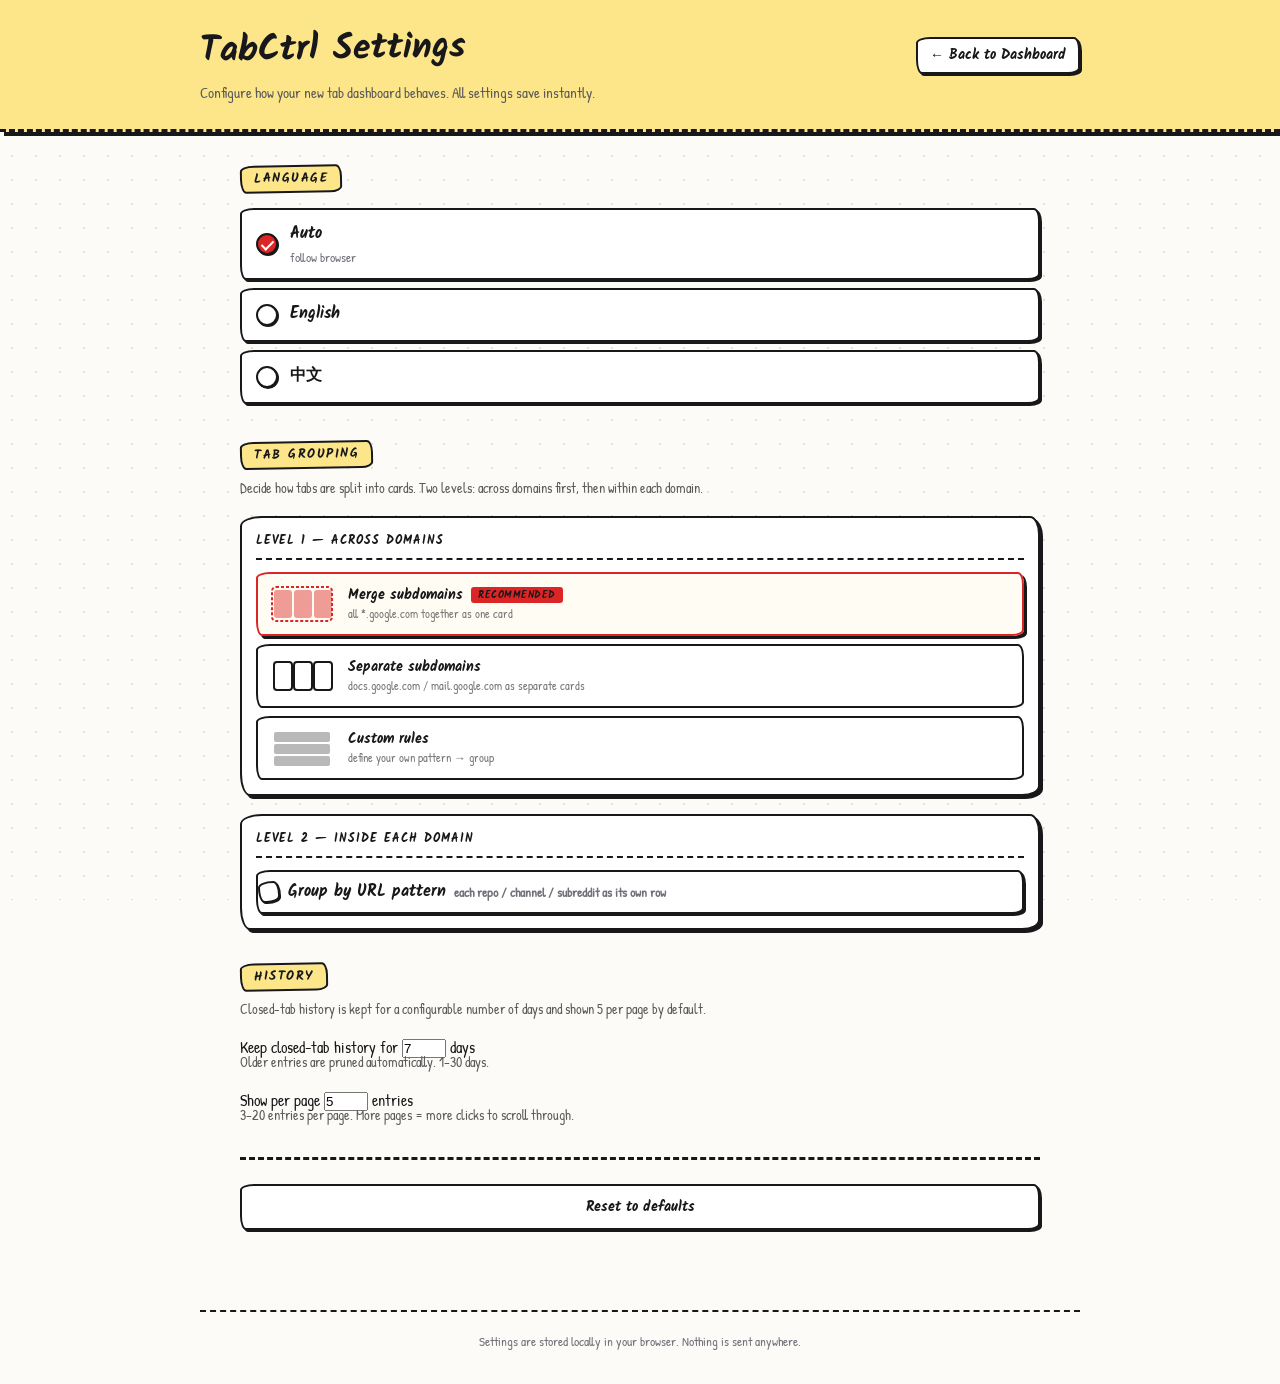
==== extension/settings.html @ 0a2f80c5 "refactor: settings to standalone options_page + visual refresh ARCHITECTURE - Add chrome options_ui " ====
<!DOCTYPE html>
<html lang="">
<head>
  <meta charset="UTF-8">
  <meta name="viewport" content="width=device-width, initial-scale=1.0">
  <title data-i18n="settings.page_title">TabCtrl — Settings</title>

  <link rel="preconnect" href="https://fonts.googleapis.com">
  <link href="https://fonts.googleapis.com/css2?family=Kalam:wght@400;700&family=Patrick+Hand&display=swap" rel="stylesheet">

  <link rel="stylesheet" href="settings.css">
</head>
<body>
  <header class="settings-page-header">
    <div class="settings-page-title-row">
      <h1 class="settings-page-title" data-i18n="settings.page_title">TabCtrl Settings</h1>
      <a class="settings-page-back" href="chrome://newtab" data-i18n-title="settings.back_tooltip" title="Open new tab dashboard">← <span data-i18n="settings.back_link">Back to Dashboard</span></a>
    </div>
    <p class="settings-page-subtitle" data-i18n="settings.page_subtitle">Configure how your new tab dashboard behaves. All settings save instantly.</p>
  </header>

  <main class="settings-page-body">
    <div id="settingsBody">
      <!-- Rendered by settings-page.js -->
    </div>
  </main>

  <footer class="settings-page-footer">
    <span data-i18n="settings.footer_storage">Settings are stored locally in your browser. Nothing is sent anywhere.</span>
  </footer>

  <!-- i18n (sync-loaded first) -->
  <script src="i18n.js"></script>
  <!-- settings storage + aggregation logic -->
  <script src="settings.js"></script>
  <!-- settings page UI (renders directly, no slide-in panel) -->
  <script src="settings-page.js"></script>
</body>
</html>
---- extension/settings.css ----
﻿/* ============================================================
   TabCtrl — Settings Page Styles

   Extracted from style.css 2026-06-22 as part of the
   options_page refactor. Settings no longer live in a
   right-side slide-in panel — they're a full standalone
   tab (chrome://extensions/.../settings.html), so this
   file owns all .settings-* selectors.

   Color variables mirror style.css so the design system
   stays consistent between new-tab and settings pages.
   ============================================================ */

:root {
  /* === Hand-Drawn Color Palette (kept in sync with style.css) === */
  --paper:        #fdfbf7;
  --ink:          #18181b;
  --ink-soft:     #5a5a5a;
  --muted:        #e5e0d8;
  --muted-soft:   #71717a;
  --accent:       #dc2626;
  --accent-2:     #1e40af;
  --postit:       #fde68a;
  --postit-soft:  #fef3c7;
  --sage:         #059669;
  --card-bg:      #ffffff;
  --border:       #18181b;
  --hover-red:    #b91c1c;

  /* === Hard Offset Shadows === */
  --shadow-xs:    2px 2px 0px 0px #18181b;
  --shadow-sm:    3px 3px 0px 0px #18181b;
  --shadow:       4px 4px 0px 0px #18181b;
  --shadow-hover: 6px 6px 0px 0px #18181b;
  --shadow-lg:    8px 8px 0px 0px #18181b;
  --shadow-press: 0px 0px 0px 0px #18181b;

  /* === Wobbly Border-Radius === */
  --wobbly-sm:    14px 6px 12px 6px / 6px 12px 6px 14px;
  --wobbly-md:    22px 10px 18px 10px / 10px 18px 10px 22px;
  --wobbly-lg:    35px 14px 28px 14px / 14px 28px 14px 35px;
  --wobbly-card:  28px 12px 24px 12px / 12px 24px 12px 28px;
  --wobbly-pebble:18px 8px 16px 8px / 8px 16px 8px 18px;

  --r-sm:  6px;
  --r:     8px;
  --r-md:  10px;

  --font-heading: 'Kalam', 'Comic Sans MS', cursive;
  --font-body:    'Patrick Hand', 'Comic Sans MS', cursive;
}

* { margin: 0; padding: 0; box-sizing: border-box; }

body {
  font-family: var(--font-body);
  font-size: 16px;
  line-height: 1.5;
  color: var(--ink);
  background: var(--paper);
  min-height: 100vh;
  -webkit-font-smoothing: antialiased;
  background-image: radial-gradient(var(--muted) 1px, transparent 1px);
  background-size: 24px 24px;
  background-attachment: fixed;
}

body::before {
  content: '';
  position: fixed;
  inset: 0;
  pointer-events: none;
  z-index: 0;
  background-image: url(\"data:image/svg+xml,%3Csvg viewBox='0 0 256 256' xmlns='http://www.w3.org/2000/svg'%3E%3Cfilter id='n'%3E%3CfeTurbulence type='fractalNoise' baseFrequency='0.85' numOctaves='3' stitchTiles='stitch'/%3E%3C/filter%3E%3Crect width='100%25' height='100%25' filter='url(%23n)' opacity='0.025'/%3E%3C/svg%3E\");
}

h1, h2, h3, h4, h5, h6 {
  font-family: var(--font-heading);
  font-weight: 700;
  color: var(--ink);
  line-height: 1.2;
}

/* ---- Page chrome (header / body / footer) ---- */
.settings-page-header {
  position: relative;
  z-index: 1;
  background: var(--postit);
  border-bottom: 3px dashed var(--ink);
  padding: 28px 40px 24px;
  box-shadow: var(--shadow);
}

.settings-page-title-row {
  display: flex;
  align-items: baseline;
  justify-content: space-between;
  gap: 24px;
  max-width: 880px;
  margin: 0 auto;
}

.settings-page-title {
  font-size: 36px;
  margin: 0;
  transform: rotate(-1deg);
  display: inline-block;
}

.settings-page-back {
  font-family: var(--font-heading);
  font-weight: 700;
  font-size: 14px;
  color: var(--ink);
  text-decoration: none;
  border: 2.5px solid var(--border);
  background: var(--card-bg);
  padding: 6px 12px;
  border-radius: var(--wobbly-sm);
  box-shadow: var(--shadow-xs);
  transition: all 0.12s;
}
.settings-page-back:hover {
  background: var(--ink);
  color: var(--paper);
  transform: translate(-1px, -1px);
  box-shadow: var(--shadow-sm);
}

.settings-page-subtitle {
  font-size: 15px;
  color: var(--ink-soft);
  margin-top: 8px;
  max-width: 880px;
  margin-left: auto;
  margin-right: auto;
}

.settings-page-body {
  position: relative;
  z-index: 1;
  max-width: 880px;
  margin: 0 auto;
  padding: 32px 40px 80px;
}

.settings-page-footer {
  position: relative;
  z-index: 1;
  text-align: center;
  font-size: 13px;
  color: var(--muted-soft);
  padding: 20px 40px 32px;
  border-top: 2px dashed var(--ink);
  max-width: 880px;
  margin: 0 auto;
}

/* ---- Section dividers (was on the panel) ---- */
.settings-section { margin-bottom: 36px; }

.settings-section-title {
  font-family: var(--font-heading);
  font-size: 14px;
  font-weight: 700;
  text-transform: uppercase;
  letter-spacing: 1.5px;
  color: var(--ink);
  margin: 0 0 16px;
  display: inline-block;
  background: var(--postit);
  padding: 4px 12px;
  border: 2.5px solid var(--border);
  border-radius: var(--wobbly-sm);
  transform: rotate(-1deg);
}

.settings-section-desc {
  font-size: 14px;
  color: var(--ink-soft);
  margin: -8px 0 16px;
  line-height: 1.5;
}

.settings-panel {
  position: fixed;
  top: 20px;
  right: 20px;
  bottom: 20px;
  width: 400px;
  max-width: 92vw;
  background: var(--paper);
  border: 3px solid var(--border);
  border-radius: var(--wobbly-lg);
  z-index: 999;
  display: flex;
  flex-direction: column;
  transform: translateX(120%) rotate(-1deg);
  transition: transform 0.35s cubic-bezier(0.34, 1.56, 0.64, 1);
  box-shadow: var(--shadow-lg);
  overflow: hidden;
}

.settings-panel.open {
  transform: translateX(0) rotate(0deg);
}

.settings-header {
  display: flex;
  align-items: center;
  justify-content: space-between;
  padding: 20px 24px;
  border-bottom: 3px dashed var(--ink);
  flex-shrink: 0;
  background: var(--postit);
}

.settings-header h2 {
  font-family: var(--font-heading);
  font-weight: 700;
  font-size: 28px;
  color: var(--ink);
  margin: 0;
  transform: rotate(-1deg);
}

.settings-close {
  background: var(--card-bg);
  border: 2.5px solid var(--border);
  font-family: var(--font-heading);
  font-weight: 700;
  font-size: 18px;
  color: var(--ink);
  cursor: pointer;
  padding: 0;
  line-height: 1;
  width: 32px;
  height: 32px;
  border-radius: var(--wobbly-sm);
  box-shadow: 2px 2px 0 0 var(--ink);
  transition: all 0.12s;
}

.settings-close:hover {
  background: var(--accent);
  color: white;
  transform: translate(-1px, -1px);
  box-shadow: 3px 3px 0 0 var(--ink);
}

.settings-close:active {
  transform: translate(1px, 1px);
  box-shadow: var(--shadow-press);
}

.settings-body { flex: 1; overflow-y: auto; padding: 24px; }

.settings-section { margin-bottom: 32px; }

.settings-section-title {
  font-family: var(--font-heading);
  font-size: 13px;
  font-weight: 700;
  text-transform: uppercase;
  letter-spacing: 1.5px;
  color: var(--ink);
  margin: 0 0 16px;
  display: inline-block;
  background: var(--postit);
  padding: 4px 12px;
  border: 2.5px solid var(--border);
  border-radius: var(--wobbly-sm);
  transform: rotate(-1deg);
}

.settings-radio-group {
  display: flex;
  flex-direction: column;
  gap: 8px;
  margin-bottom: 20px;
}

.settings-radio {
  display: grid;
  grid-template-columns: auto 1fr;
  grid-template-rows: auto auto;
  column-gap: 12px;
  row-gap: 2px;
  align-items: center;
  cursor: pointer;
  padding: 12px 14px;
  border: 2.5px solid var(--border);
  border-radius: var(--wobbly-sm);
  background: var(--card-bg);
  box-shadow: 2px 2px 0 0 var(--ink);
  transition: all 0.12s;
}

.settings-radio:hover {
  background: var(--postit);
  transform: translate(-1px, -1px);
  box-shadow: 3px 3px 0 0 var(--ink);
}

.settings-radio input[type="radio"] {
  grid-row: 1 / span 2;
  appearance: none;
  -webkit-appearance: none;
  width: 22px;
  height: 22px;
  border: 2.5px solid var(--border);
  border-radius: 50%;
  background: var(--card-bg);
  cursor: pointer;
  position: relative;
  margin: 0;
  flex-shrink: 0;
  box-shadow: 1px 1px 0 0 var(--ink);
}

.settings-radio input[type="radio"]:checked {
  background: var(--accent);
  border-color: var(--border);
}

.settings-radio input[type="radio"]:checked::after {
  content: '';
  position: absolute;
  top: 3px;
  left: 6px;
  width: 5px;
  height: 10px;
  border: solid white;
  border-width: 0 2.5px 2.5px 0;
  transform: rotate(45deg);
}

.settings-radio > span:not(.settings-radio-hint) {
  font-size: 16px;
  color: var(--ink);
  font-weight: 700;
  font-family: var(--font-heading);
}

.settings-radio-hint {
  font-size: 13px;
  color: var(--muted-soft);
  line-height: 1.4;
  font-family: var(--font-body);
}

.settings-checkbox {
  display: grid;
  grid-template-columns: auto 1fr;
  grid-template-rows: auto auto;
  column-gap: 12px;
  row-gap: 2px;
  align-items: center;
  cursor: pointer;
  padding: 12px 14px;
  border: 2.5px solid var(--border);
  border-radius: var(--wobbly-sm);
  background: var(--card-bg);
  box-shadow: 2px 2px 0 0 var(--ink);
  transition: all 0.12s;
}

.settings-checkbox:hover {
  background: var(--postit);
  transform: translate(-1px, -1px);
  box-shadow: 3px 3px 0 0 var(--ink);
}

.settings-checkbox input[type="checkbox"] {
  grid-row: 1 / span 2;
  appearance: none;
  -webkit-appearance: none;
  width: 22px;
  height: 22px;
  border: 2.5px solid var(--border);
  border-radius: var(--wobbly-pebble);
  background: var(--card-bg);
  cursor: pointer;
  position: relative;
  margin: 0;
  flex-shrink: 0;
  box-shadow: 1px 1px 0 0 var(--ink);
}

.settings-checkbox input[type="checkbox"]:checked {
  background: var(--accent);
  border-color: var(--border);
}

.settings-checkbox input[type="checkbox"]:checked::after {
  content: '';
  position: absolute;
  top: 2px;
  left: 6px;
  width: 5px;
  height: 10px;
  border: solid white;
  border-width: 0 2.5px 2.5px 0;
  transform: rotate(45deg);
}

.settings-checkbox > span:not(.settings-radio-hint) {
  font-size: 16px;
  color: var(--ink);
  font-weight: 700;
  font-family: var(--font-heading);
}

.settings-custom-rules {
  margin: 12px 0 20px;
  padding: 14px;
  background: var(--card-bg);
  border: 2.5px dashed var(--ink);
  border-radius: var(--wobbly-sm);
}

.settings-empty {
  font-size: 13px;
  color: var(--muted-soft);
  padding: 8px 4px 12px;
  text-align: center;
  font-style: italic;
  font-family: var(--font-body);
}

.settings-rule {
  display: grid;
  grid-template-columns: 1fr auto 1fr 1fr auto;
  gap: 6px;
  align-items: center;
  margin-bottom: 8px;
}

.settings-rule:last-of-type { margin-bottom: 0; }

.settings-rule input {
  padding: 8px 10px;
  border: 2.5px solid var(--border);
  border-radius: var(--wobbly-pebble);
  font-family: var(--font-body);
  font-size: 13px;
  color: var(--ink);
  background: var(--paper);
  min-width: 0;
  box-shadow: 1px 1px 0 0 var(--ink);
}

.settings-rule input:focus {
  outline: none;
  border-color: var(--accent-2);
  box-shadow: 2px 2px 0 0 var(--accent-2);
}

.rule-arrow {
  color: var(--ink);
  font-size: 14px;
  font-weight: 700;
  text-align: center;
  font-family: var(--font-heading);
}

.rule-remove {
  background: var(--card-bg);
  border: 2px solid var(--border);
  color: var(--ink);
  cursor: pointer;
  font-family: var(--font-heading);
  font-weight: 700;
  font-size: 14px;
  line-height: 1;
  padding: 4px 6px;
  border-radius: var(--wobbly-pebble);
  transition: all 0.12s;
  box-shadow: 1px 1px 0 0 var(--ink);
}

.rule-remove:hover {
  background: var(--accent);
  color: white;
  transform: translate(-1px, -1px);
  box-shadow: 2px 2px 0 0 var(--ink);
}

.settings-add-rule {
  background: transparent;
  border: 2.5px dashed var(--ink);
  color: var(--ink);
  padding: 10px 12px;
  border-radius: var(--wobbly-sm);
  cursor: pointer;
  font-family: var(--font-heading);
  font-weight: 700;
  font-size: 14px;
  width: 100%;
  margin-top: 10px;
  transition: all 0.12s;
}

.settings-add-rule:hover {
  background: var(--postit);
  border-style: solid;
  transform: translate(-1px, -1px);
  box-shadow: 2px 2px 0 0 var(--ink);
}

.settings-footer {
  padding-top: 24px;
  border-top: 3px dashed var(--ink);
  margin-top: 32px;
}

/* ---------- Sub-grouping Rules (path-based) ---------- */
.settings-subgroup-block {
  margin-top: 16px;
  padding: 14px;
  background: var(--card-bg);
  border: 2px dashed var(--border);
  border-radius: var(--wobbly-sm);
}

/* ---------- Tab Grouping section (unified layout) ---------- */
.settings-grouping-section {
  padding-top: 4px;
}

.settings-level-block {
  margin-top: 18px;
  padding: 14px;
  background: var(--card-bg);
  border: 2.5px solid var(--border);
  border-radius: var(--wobbly-md, var(--wobbly-sm));
  box-shadow: 3px 3px 0 0 var(--ink);
}

.settings-level-label {
  font-family: var(--font-heading);
  font-weight: 800;
  font-size: 12px;
  text-transform: uppercase;
  letter-spacing: 1px;
  color: var(--ink);
  margin-bottom: 12px;
  padding-bottom: 8px;
  border-bottom: 2px dashed var(--border);
}

/* Radio card layout (icon + text side-by-side) */
.settings-radio-card {
  display: flex;
  align-items: stretch;
  gap: 0;
  padding: 10px 12px;
  margin-bottom: 8px;
  border: 2px solid var(--border);
  border-radius: var(--wobbly-sm);
  background: var(--card-bg);
  cursor: pointer;
  transition: all 0.12s;
  position: relative;
}
.settings-radio-card:last-of-type {
  margin-bottom: 0;
}
.settings-radio-card:hover {
  border-color: var(--ink);
  transform: translate(-1px, -1px);
  box-shadow: 2px 2px 0 0 var(--ink);
}
.settings-radio-card input[type="radio"] {
  position: absolute;
  opacity: 0;
  pointer-events: none;
}
.settings-radio-card:has(input[type="radio"]:checked) {
  border-color: var(--accent);
  background: rgba(255, 220, 100, 0.08);
  box-shadow: 3px 3px 0 0 var(--ink);
}

.settings-radio-card-body {
  display: flex;
  align-items: center;
  gap: 14px;
  flex: 1;
  min-width: 0;
}

.settings-radio-card-icon {
  flex-shrink: 0;
  width: 64px;
  height: 40px;
  color: var(--ink);
  display: flex;
  align-items: center;
  justify-content: center;
}
.settings-radio-card-icon svg {
  display: block;
}
.settings-radio-card:has(input:checked) .settings-radio-card-icon {
  color: var(--accent);
}

.settings-radio-card-text {
  flex: 1;
  min-width: 0;
}

.settings-radio-card-title {
  display: flex;
  align-items: center;
  gap: 8px;
  font-family: var(--font-heading);
  font-weight: 700;
  font-size: 14px;
  color: var(--ink);
  line-height: 1.3;
}

.settings-radio-card-hint {
  font-size: 12px;
  color: var(--text-muted, #777);
  margin-top: 2px;
  line-height: 1.3;
}

.settings-recommended-badge {
  display: inline-block;
  font-family: var(--font-heading);
  font-weight: 700;
  font-size: 10px;
  text-transform: uppercase;
  letter-spacing: 0.5px;
  padding: 2px 7px;
  border-radius: 3px;
  background: var(--accent);
  color: var(--ink);
  line-height: 1.2;
}

/* Level 2 checkbox + rules */
.settings-level2-toggle {
  display: flex;
  align-items: center;
  gap: 8px;
  padding: 8px 0;
  font-family: var(--font-heading);
  font-weight: 600;
  font-size: 14px;
}

.settings-checkbox-title {
  font-family: var(--font-heading);
  font-weight: 700;
  font-size: 14px;
  color: var(--ink);
}

.settings-level2-rules {
  margin-top: 12px;
  padding-top: 12px;
  border-top: 2px dashed var(--border);
}

.settings-subgroup-block-head {
  display: flex;
  align-items: center;
  justify-content: space-between;
  margin-bottom: 10px;
}

.settings-subgroup-block-title {
  font-family: var(--font-heading);
  font-weight: 700;
  font-size: 13px;
  text-transform: uppercase;
  letter-spacing: 0.5px;
  color: var(--ink);
}

.settings-rule-list {
  display: flex;
  flex-direction: column;
  gap: 6px;
  overflow: hidden;
  transition: max-height 0.25s ease;
}
.settings-rule-list.collapsed {
  max-height: 110px;
  overflow: hidden;
  position: relative;
}
.settings-rule-list.collapsed::after {
  content: '';
  position: absolute;
  left: 0; right: 0; bottom: 0;
  height: 36px;
  background: linear-gradient(to bottom, transparent, var(--card-bg));
  pointer-events: none;
}
.settings-rule-list.expanded {
  max-height: none;
}

.settings-rule-readonly {
  opacity: 0.78;
  font-size: 12px;
  padding: 6px 8px;
  background: transparent;
  border: 1.5px dashed var(--border);
  display: flex;
  align-items: center;
  gap: 6px;
  flex-wrap: wrap;
}

.rule-source-builtin {
  font-weight: 700;
  color: var(--ink);
  background: var(--accent-bg, #f5f0e6);
  padding: 2px 6px;
  border-radius: 4px;
  font-family: var(--font-mono, monospace);
}

.rule-match, .rule-template {
  font-family: var(--font-mono, monospace);
  background: rgba(0,0,0,0.04);
  padding: 2px 6px;
  border-radius: 4px;
  font-size: 11.5px;
  color: var(--ink);
}

.rule-match-input {
  flex: 1.2;
  font-family: var(--font-mono, monospace);
  font-size: 12px;
}

.settings-subgroup-test-input {
  width: 100%;
  padding: 8px 10px;
  border: 2px solid var(--border);
  border-radius: var(--wobbly-sm);
  font-family: var(--font-mono, monospace);
  font-size: 12.5px;
  background: var(--card-bg);
  color: var(--ink);
  box-sizing: border-box;
}
.settings-subgroup-test-input:focus {
  outline: none;
  border-color: var(--accent);
  box-shadow: 2px 2px 0 0 var(--ink);
}

.settings-subgroup-test-result {
  margin-top: 8px;
  font-size: 12.5px;
  min-height: 20px;
}
.settings-subgroup-test-line {
  padding: 4px 0;
  color: var(--ink);
}
.settings-subgroup-test-matched {
  display: flex;
  align-items: center;
  gap: 8px;
  flex-wrap: wrap;
  opacity: 0.85;
}
.settings-subgroup-test-empty {
  color: var(--text-muted, #777);
  font-style: italic;
}
.settings-subgroup-test-error {
  color: var(--accent-red, #c0392b);
}

.settings-link-btn {
  background: transparent;
  border: none;
  color: var(--accent);
  cursor: pointer;
  font-family: var(--font-heading);
  font-weight: 700;
  font-size: 12px;
  text-decoration: underline;
  padding: 0;
}
.settings-link-btn:hover {
  color: var(--ink);
}

.settings-reset {
  background: var(--card-bg);
  border: 2.5px solid var(--border);
  color: var(--ink);
  padding: 10px 16px;
  border-radius: var(--wobbly-sm);
  cursor: pointer;
  font-family: var(--font-heading);
  font-weight: 700;
  font-size: 14px;
  width: 100%;
  box-shadow: 2px 2px 0 0 var(--ink);
  transition: all 0.12s;
}

.settings-reset:hover {
  background: var(--accent);
  color: white;
  transform: translate(-1px, -1px);
  box-shadow: 3px 3px 0 0 var(--ink);
}

.settings-reset:active {
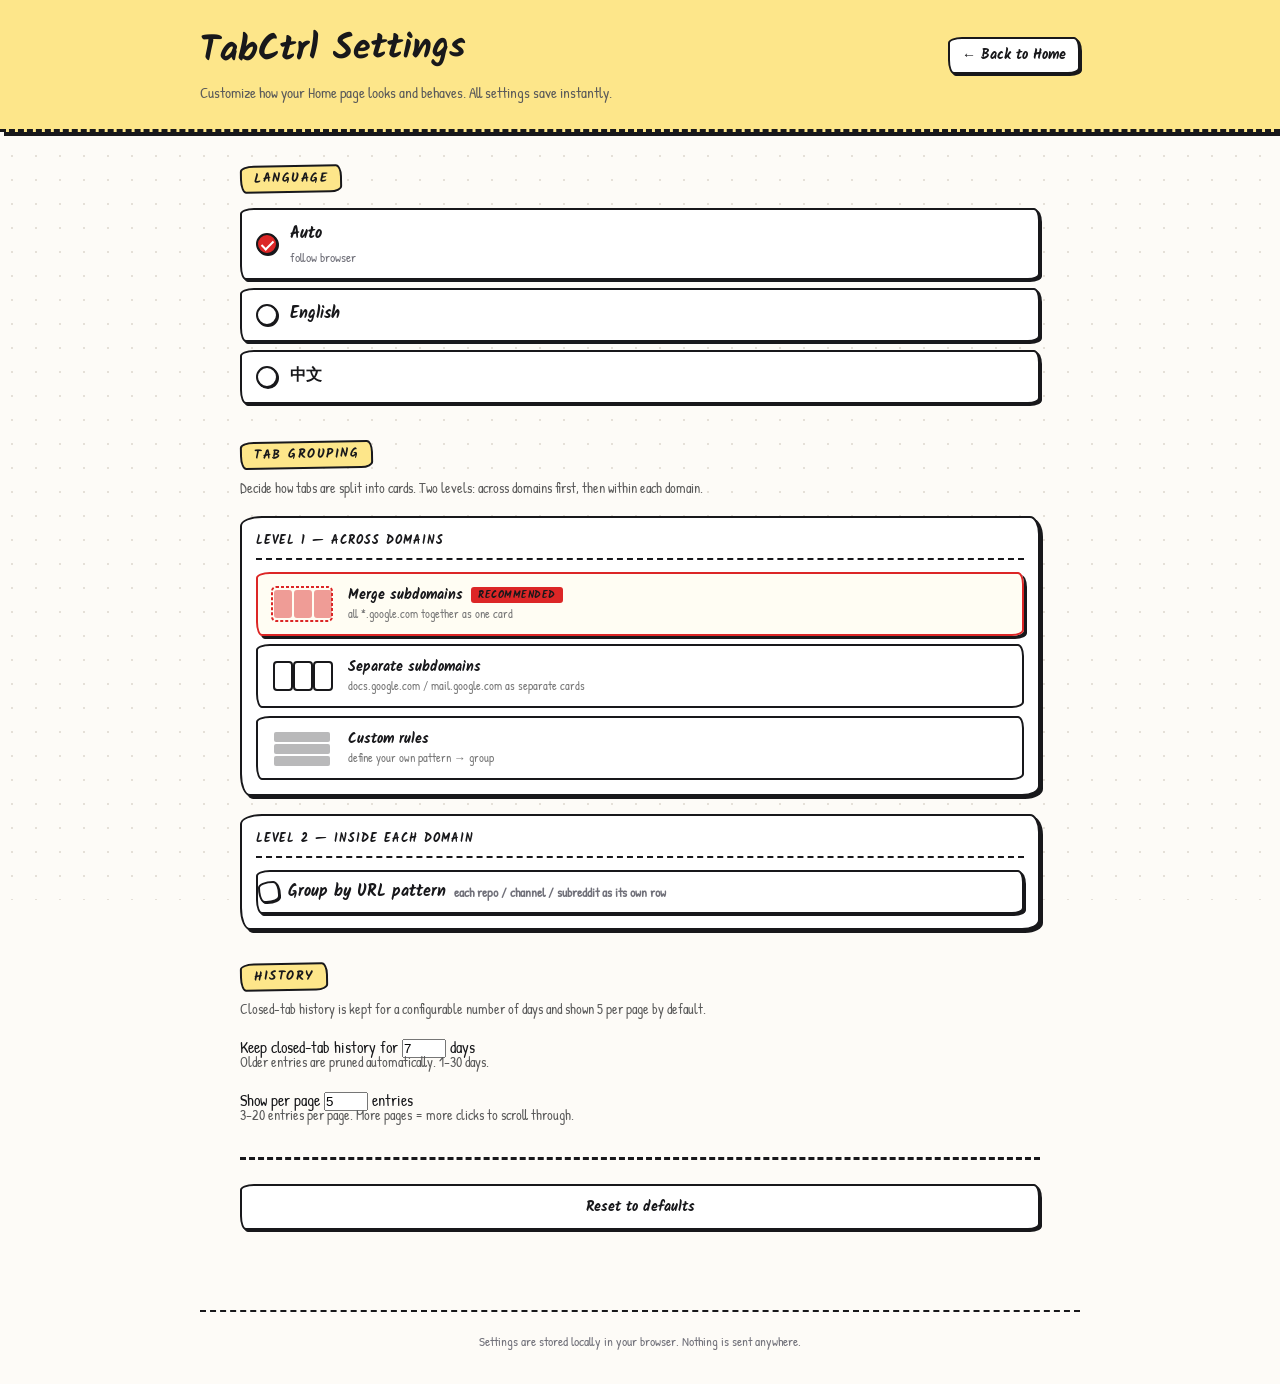
==== commit 2edb67c0: "fix: back link works + rename 'Dashboard' to 'Home' BUG - 'Back to Dashboard' link did nothing. <a h" ====
--- a/extension/settings.html
+++ b/extension/settings.html
@@ -14,9 +14,9 @@
   <header class="settings-page-header">
     <div class="settings-page-title-row">
       <h1 class="settings-page-title" data-i18n="settings.page_title">TabCtrl Settings</h1>
-      <a class="settings-page-back" href="chrome://newtab" data-i18n-title="settings.back_tooltip" title="Open new tab dashboard">← <span data-i18n="settings.back_link">Back to Dashboard</span></a>
+      <a class="settings-page-back" href="#" id="settingsBackLink" data-i18n-title="settings.back_tooltip" title="Open Home page">← <span data-i18n="settings.back_link">Back to Home</span></a>
     </div>
-    <p class="settings-page-subtitle" data-i18n="settings.page_subtitle">Configure how your new tab dashboard behaves. All settings save instantly.</p>
+    <p class="settings-page-subtitle" data-i18n="settings.page_subtitle">Customize how your Home page looks and behaves. All settings save instantly.</p>
   </header>
 
   <main class="settings-page-body">
